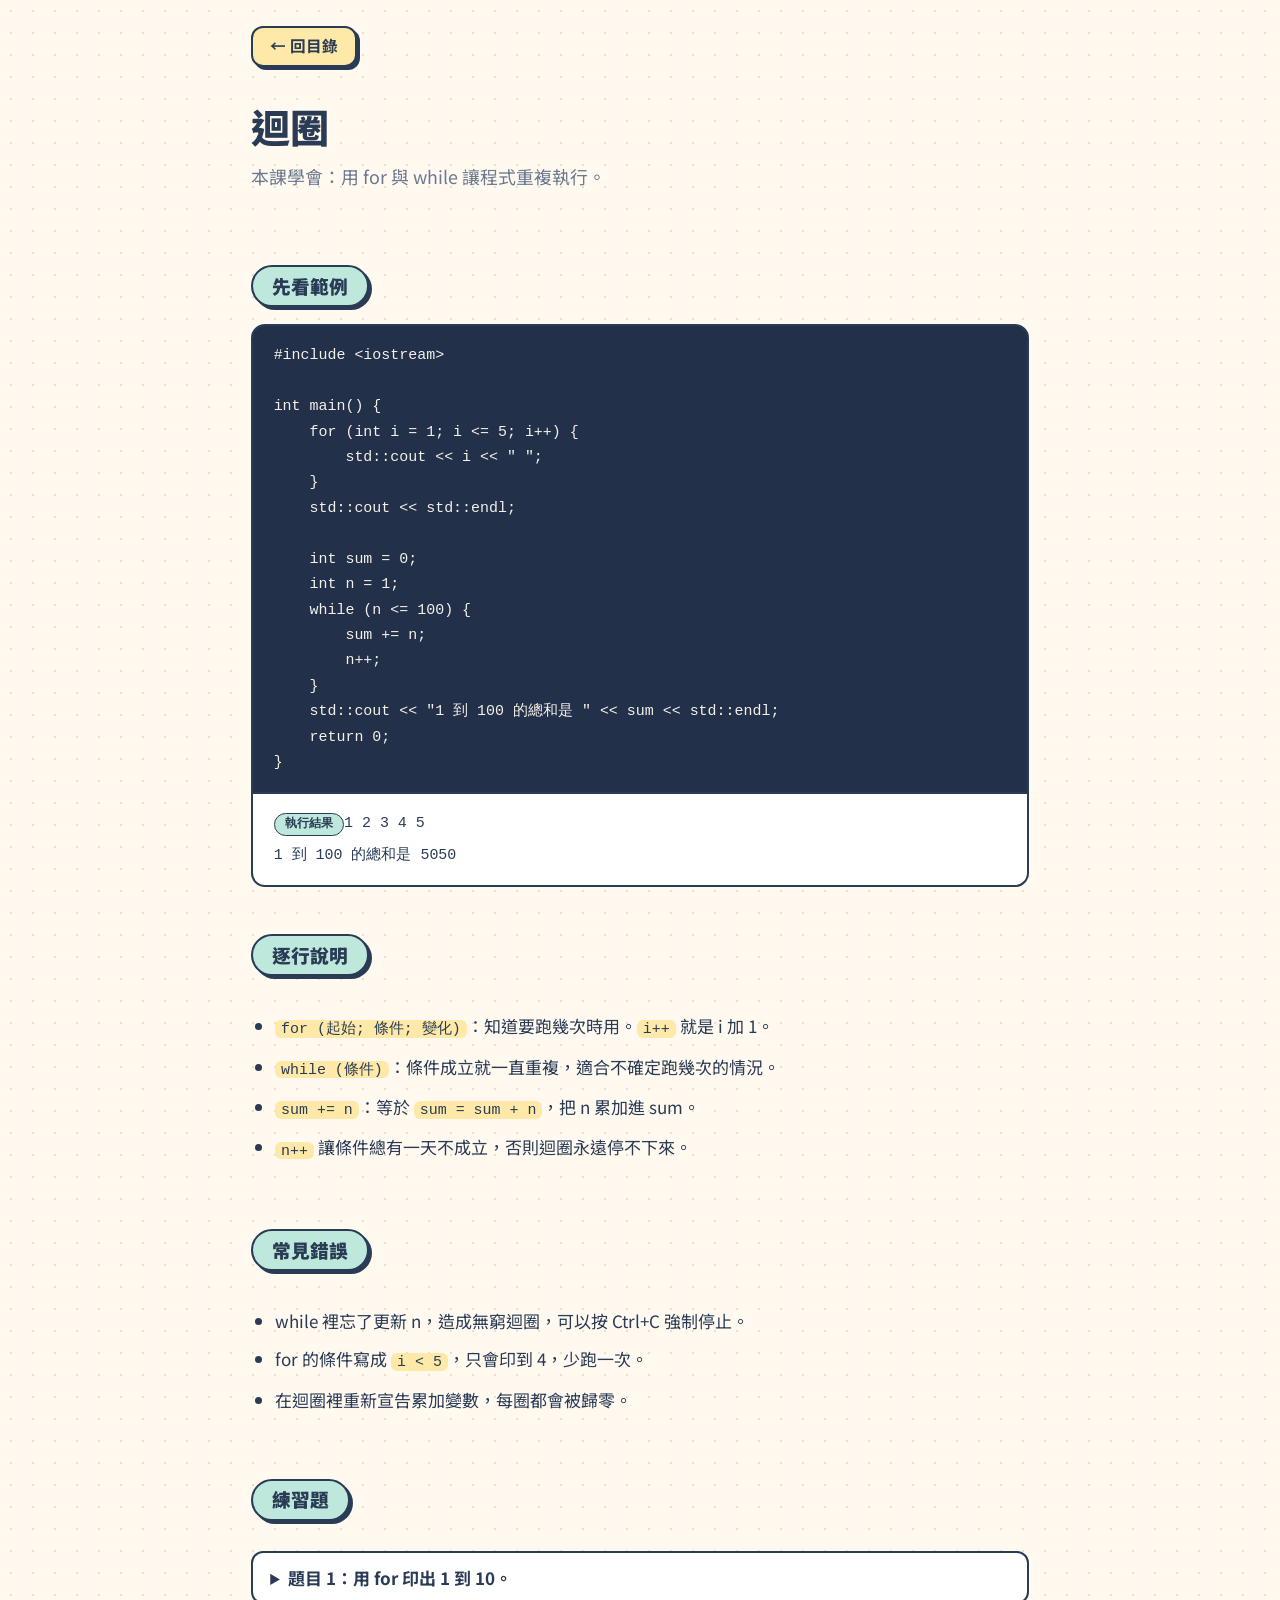
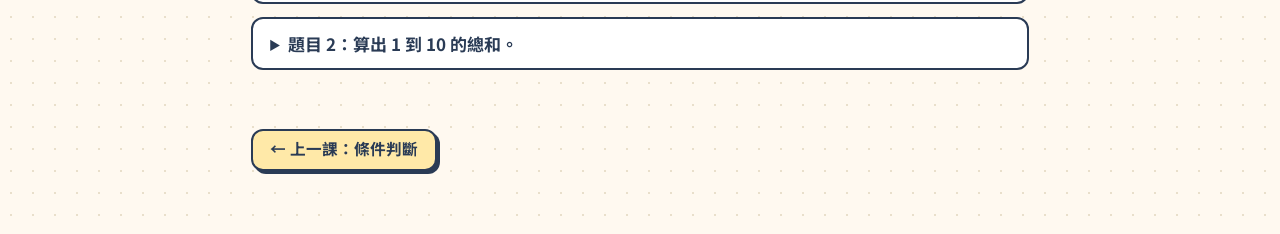
==== lessons/05-loops.html @ d90acc68 "Add files via upload" ====
<!DOCTYPE html>
<html lang="zh-Hant">
<head>
<meta charset="UTF-8">
<meta name="viewport" content="width=device-width, initial-scale=1">
<title>迴圈｜C++ 入門講義</title>
<link rel="stylesheet" href="../assets/css/style.css">
</head>
<body>
<div class="wrap">
  <nav class="topnav"><a href="../index.html">← 回目錄</a></nav>

  <h1>迴圈</h1>
  <p class="goal">本課學會：用 for 與 while 讓程式重複執行。</p>

  <h2>先看範例</h2>
  <pre class="code">#include &lt;iostream&gt;

int main() {
    for (int i = 1; i &lt;= 5; i++) {
        std::cout &lt;&lt; i &lt;&lt; &quot; &quot;;
    }
    std::cout &lt;&lt; std::endl;

    int sum = 0;
    int n = 1;
    while (n &lt;= 100) {
        sum += n;
        n++;
    }
    std::cout &lt;&lt; &quot;1 到 100 的總和是 &quot; &lt;&lt; sum &lt;&lt; std::endl;
    return 0;
}</pre>
  <pre class="output">1 2 3 4 5 
1 到 100 的總和是 5050</pre>

  <h2>逐行說明</h2>
  <ul>
    <li><code>for (起始; 條件; 變化)</code>：知道要跑幾次時用。<code>i++</code> 就是 i 加 1。</li>
    <li><code>while (條件)</code>：條件成立就一直重複，適合不確定跑幾次的情況。</li>
    <li><code>sum += n</code>：等於 <code>sum = sum + n</code>，把 n 累加進 sum。</li>
    <li><code>n++</code> 讓條件總有一天不成立，否則迴圈永遠停不下來。</li>
  </ul>

  <h2>常見錯誤</h2>
  <ul>
    <li>while 裡忘了更新 n，造成無窮迴圈，可以按 Ctrl+C 強制停止。</li>
    <li>for 的條件寫成 <code>i &lt; 5</code>，只會印到 4，少跑一次。</li>
    <li>在迴圈裡重新宣告累加變數，每圈都會被歸零。</li>
  </ul>

  <h2>練習題</h2>
  <details><summary>題目 1：用 for 印出 1 到 10。</summary><p><code>for (int i = 1; i &lt;= 10; i++) std::cout &lt;&lt; i &lt;&lt; " ";</code></p></details>
  <details><summary>題目 2：算出 1 到 10 的總和。</summary><p>仿照範例的 while，把條件改成 <code>n &lt;= 10</code>，答案是 55。</p></details>

  <div class="pager">
    <a href="04-conditions.html">← 上一課：條件判斷</a>
    <span></span>
  </div>
</div>
</body>
</html>
---- assets/css/style.css ----
@import url('https://fonts.googleapis.com/css2?family=Noto+Sans+TC:wght@400;500;700;900&display=swap');
:root{--bg:#FFF9F0;--ink:#2A3B55;--muted:#6B7A90;--mint:#BFE8DC;--peach:#FFD9C7;--butter:#FFE9A8;--sky:#BEE0F0;--coral:#E86F5A;--code-bg:#22304A;--code-ink:#F4F1E8}
*{box-sizing:border-box}
html{font-size:17px}
body{margin:0;color:var(--ink);background:var(--bg) radial-gradient(#E9DFCB 1.2px,transparent 1.2px);background-size:22px 22px;
 font-family:"Noto Sans TC",system-ui,"PingFang TC","Microsoft JhengHei",sans-serif;line-height:1.85}
.wrap{max-width:820px;margin:0 auto;padding:1.5rem 1.25rem 4rem}
a{color:var(--coral);font-weight:700}
a:focus-visible,summary:focus-visible{outline:3px solid var(--coral);outline-offset:3px}
.topnav{margin-bottom:2rem}
.topnav a,.btn,.pager a{display:inline-block;background:var(--butter);color:var(--ink);text-decoration:none;font-weight:700;
 border:2px solid var(--ink);border-radius:12px;padding:.25rem 1rem;box-shadow:3px 3px 0 var(--ink);font-size:.92rem}
.btn:hover,.pager a:hover,.topnav a:hover{background:var(--peach)}
h1{font-size:2.3rem;font-weight:900;line-height:1.3;margin:0 0 .5rem}
h2{display:inline-block;font-size:1.1rem;font-weight:900;margin:2.75rem 0 1rem;padding:.1rem 1.1rem;
 background:var(--mint);border:2px solid var(--ink);border-radius:999px;box-shadow:3px 3px 0 var(--ink)}
.goal{color:var(--muted);margin:0 0 1.5rem;font-size:1.05rem}
.hero{display:flex;align-items:center;gap:1.5rem;margin:1rem 0 2.5rem}
.hero svg{width:150px;flex:none}
.hero .goal{max-width:30em}
.cards{display:grid;grid-template-columns:repeat(auto-fill,minmax(240px,1fr));gap:2rem 1.5rem;margin:1.5rem 0}
.card{position:relative;background:#fff;border:2px solid var(--ink);border-radius:18px;padding:1.4rem 1.2rem 1.2rem;
 box-shadow:5px 5px 0 var(--sky);display:flex;flex-direction:column;gap:.5rem}
.card::before{content:"";position:absolute;top:-12px;left:22px;width:72px;height:22px;background:var(--mint);transform:rotate(-3deg)}
.card:nth-child(3n+2)::before{background:var(--peach)}
.card:nth-child(3n)::before{background:var(--butter)}
.card h3{margin:0;font-size:1.15rem;font-weight:900;line-height:1.4}
.card p{margin:0;color:var(--muted);font-size:.9rem;line-height:1.7;flex:1}
.tag{align-self:flex-start;background:var(--sky);border:2px solid var(--ink);border-radius:999px;padding:0 .7rem;font-size:.75rem;font-weight:700}
.chips{display:flex;flex-wrap:wrap;gap:.4rem}
.chips span{border:1.5px solid var(--ink);border-radius:999px;padding:0 .65rem;font-size:.75rem;background:var(--bg)}
.card .btn{align-self:flex-start;margin-top:.4rem}
.code,.output{font-family:ui-monospace,"SF Mono",Menlo,Consolas,monospace;font-size:.88rem;line-height:1.7;margin:0;padding:1rem 1.2rem;overflow-x:auto;white-space:pre;border:2px solid var(--ink)}
.code{background:var(--code-bg);color:var(--code-ink);border-radius:14px 14px 0 0}
.output{background:#fff;border-top:0;border-radius:0 0 14px 14px}
.output::before{content:"執行結果";display:inline-block;font-family:inherit;font-size:.72rem;font-weight:700;background:var(--mint);border:1.5px solid var(--ink);border-radius:999px;padding:0 .6rem;margin-bottom:.4rem}
code{font-family:ui-monospace,Menlo,Consolas,monospace;background:var(--butter);padding:.05em .4em;border-radius:6px;font-size:.88em}
.note{background:#fff;border:2px dashed var(--ink);border-radius:14px;padding:.7rem 1.1rem;margin:1.25rem 0}
ul,ol{padding-left:1.4rem}li{margin:.4rem 0}
details{background:#fff;border:2px solid var(--ink);border-radius:12px;padding:.5rem 1rem;margin:.8rem 0}
summary{cursor:pointer;font-weight:700}
.pager{display:flex;justify-content:space-between;gap:1rem;margin-top:3.5rem;flex-wrap:wrap}
@media (max-width:560px){html{font-size:16px}h1{font-size:1.7rem}.hero{flex-direction:column-reverse;align-items:flex-start}.hero svg{width:110px}}
@media (prefers-reduced-motion:reduce){*{transition:none!important}}
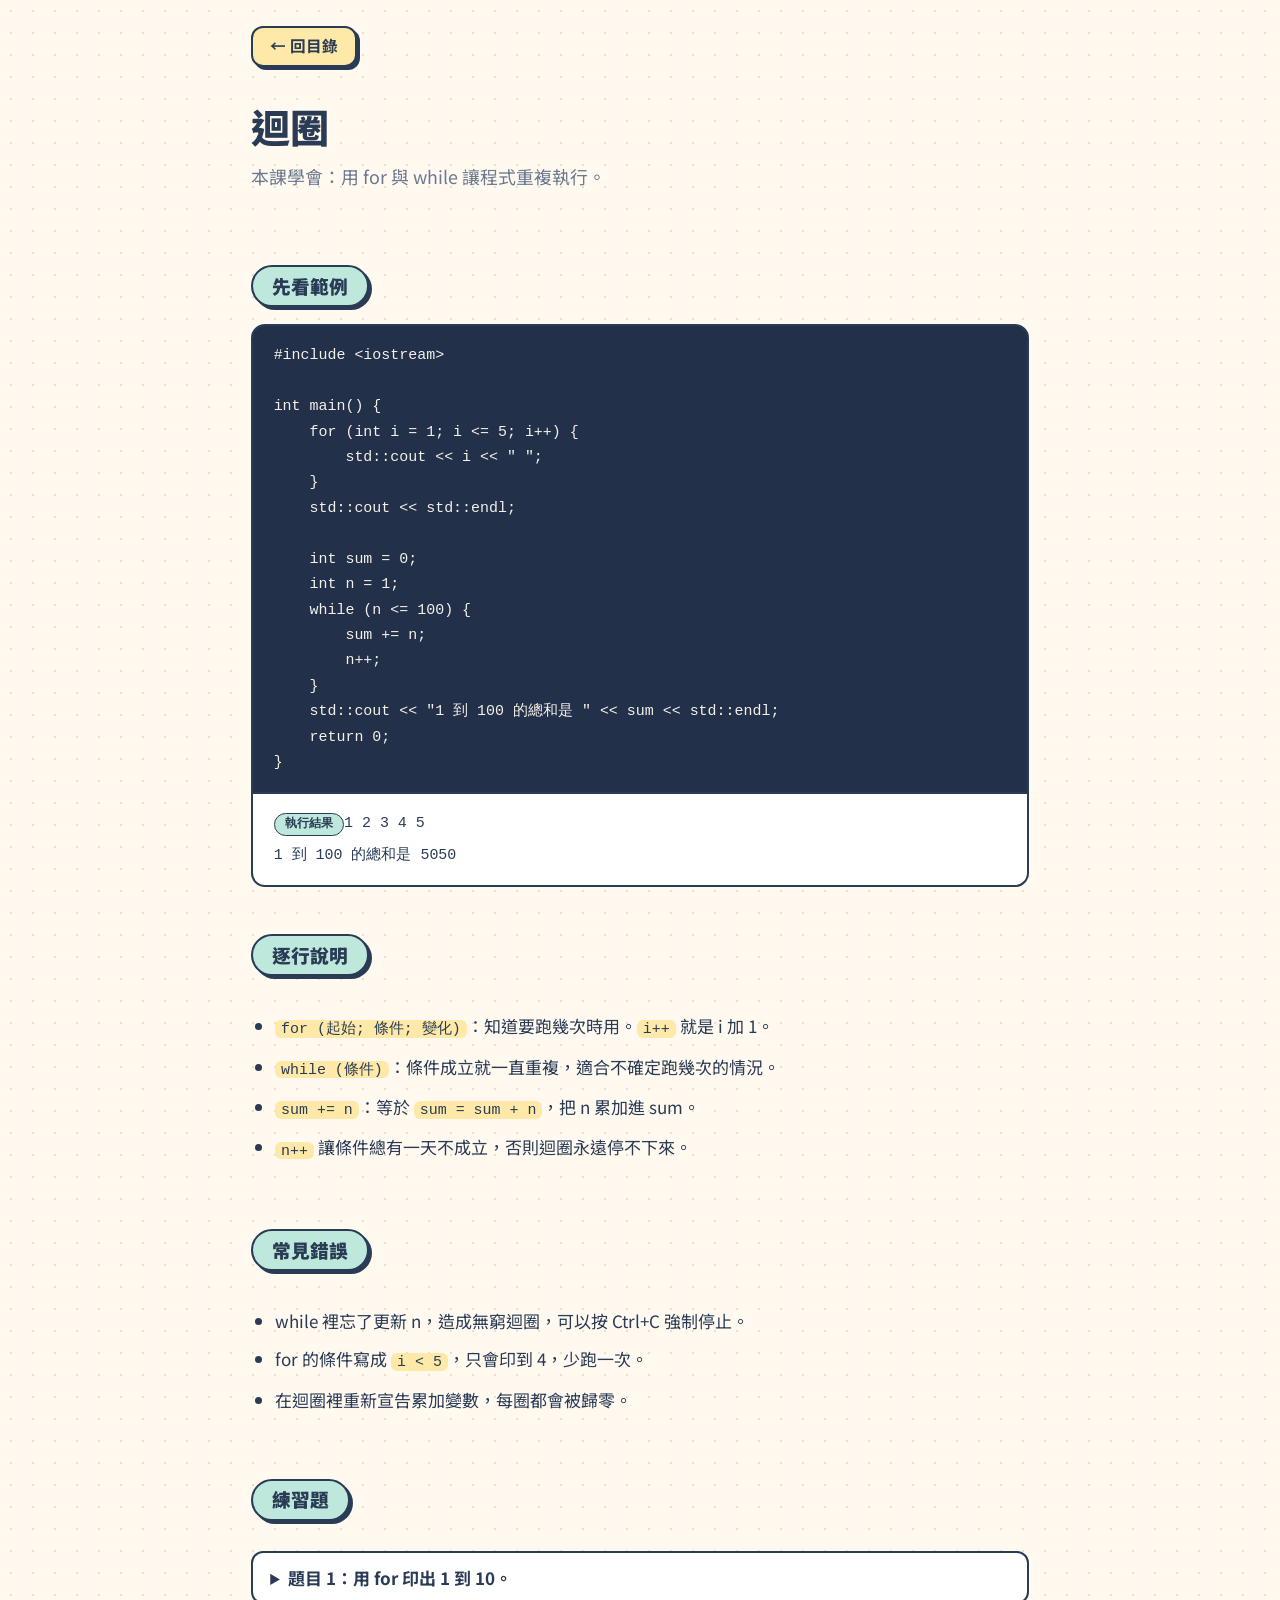
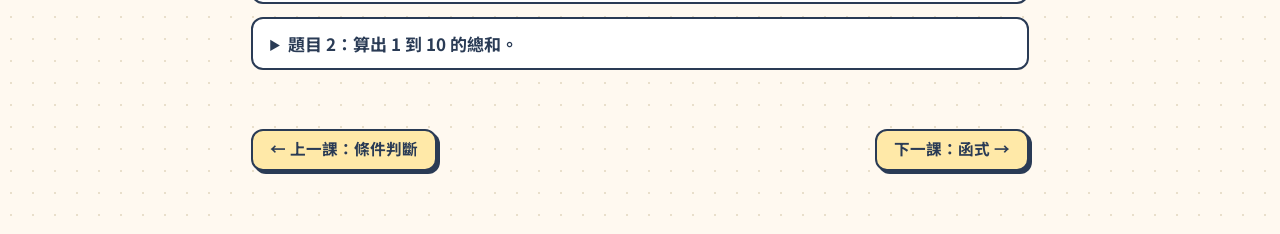
==== commit 29fbac1e: "Update 05-loops.html" ====
--- a/lessons/05-loops.html
+++ b/lessons/05-loops.html
@@ -55,7 +55,7 @@
 
   <div class="pager">
     <a href="04-conditions.html">← 上一課：條件判斷</a>
-    <span></span>
+    <a href="06-functions.html">下一課：函式 →</a>
   </div>
 </div>
 </body>
